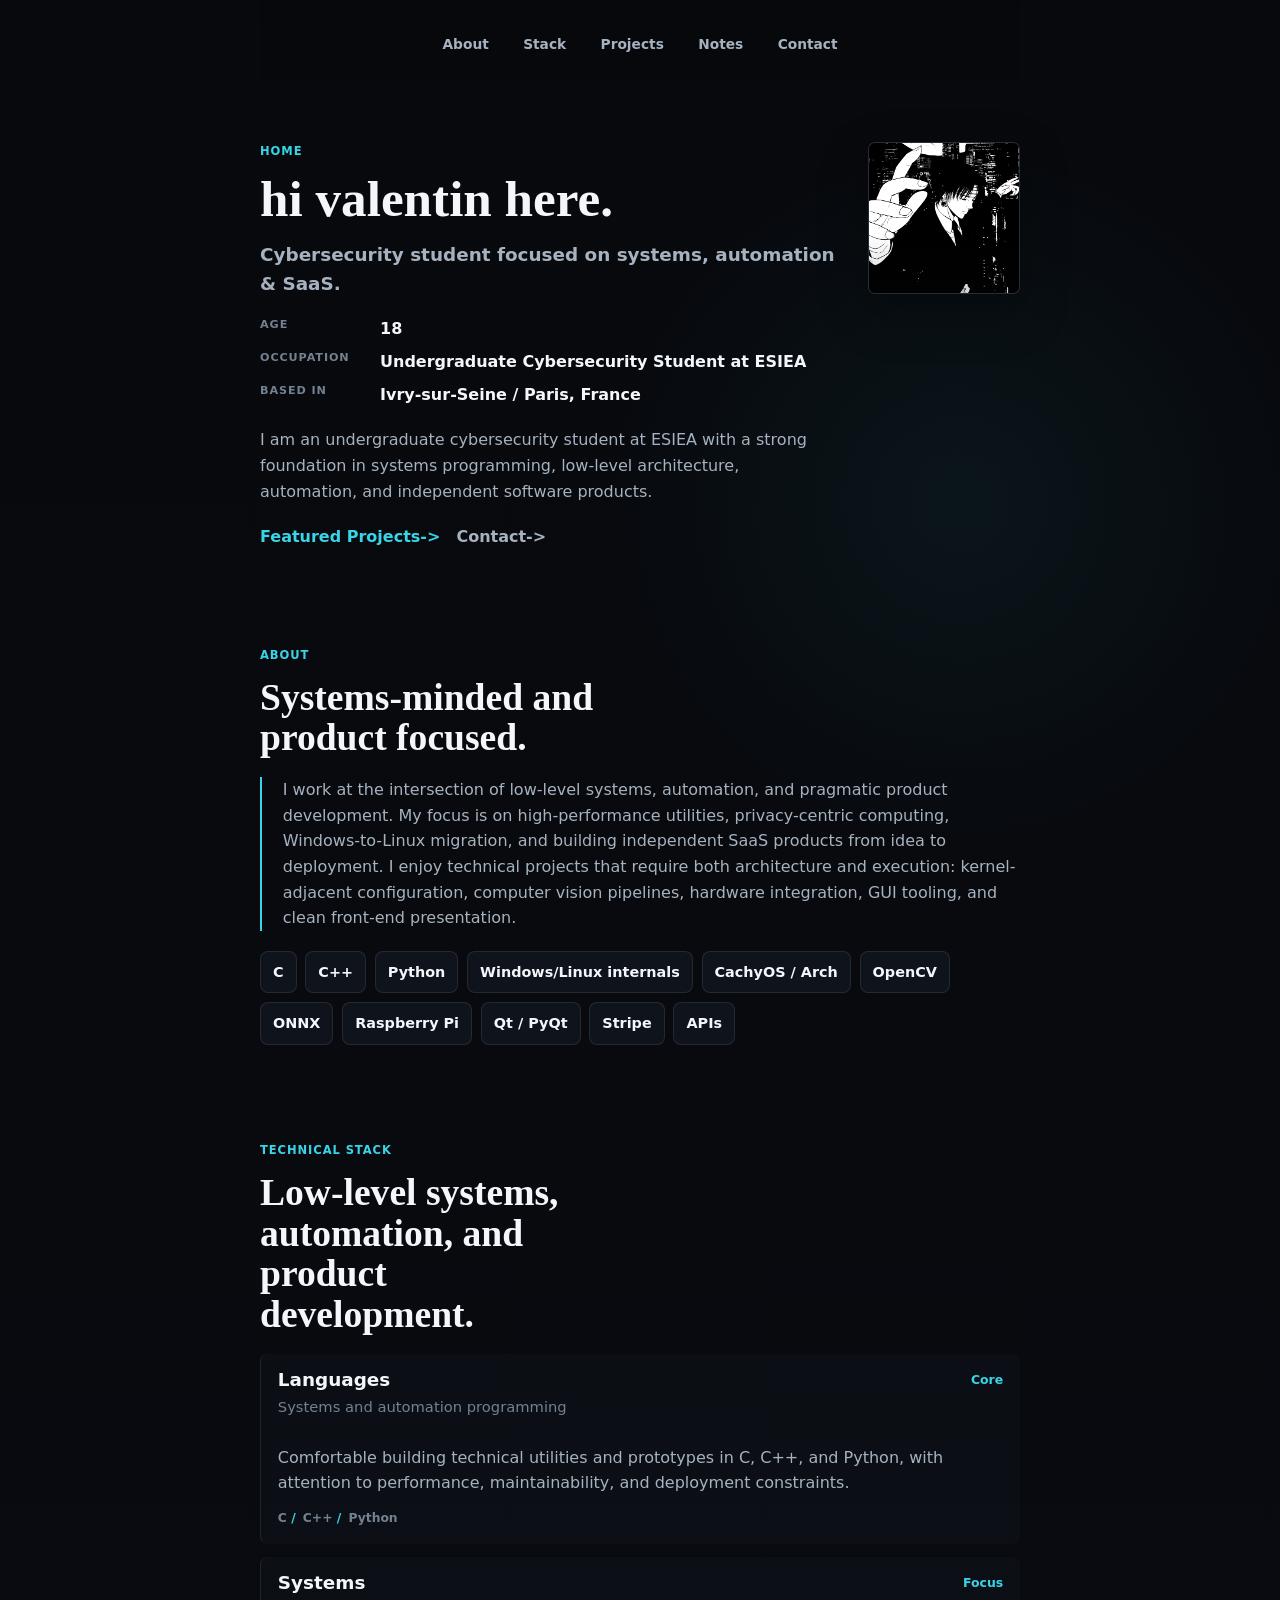
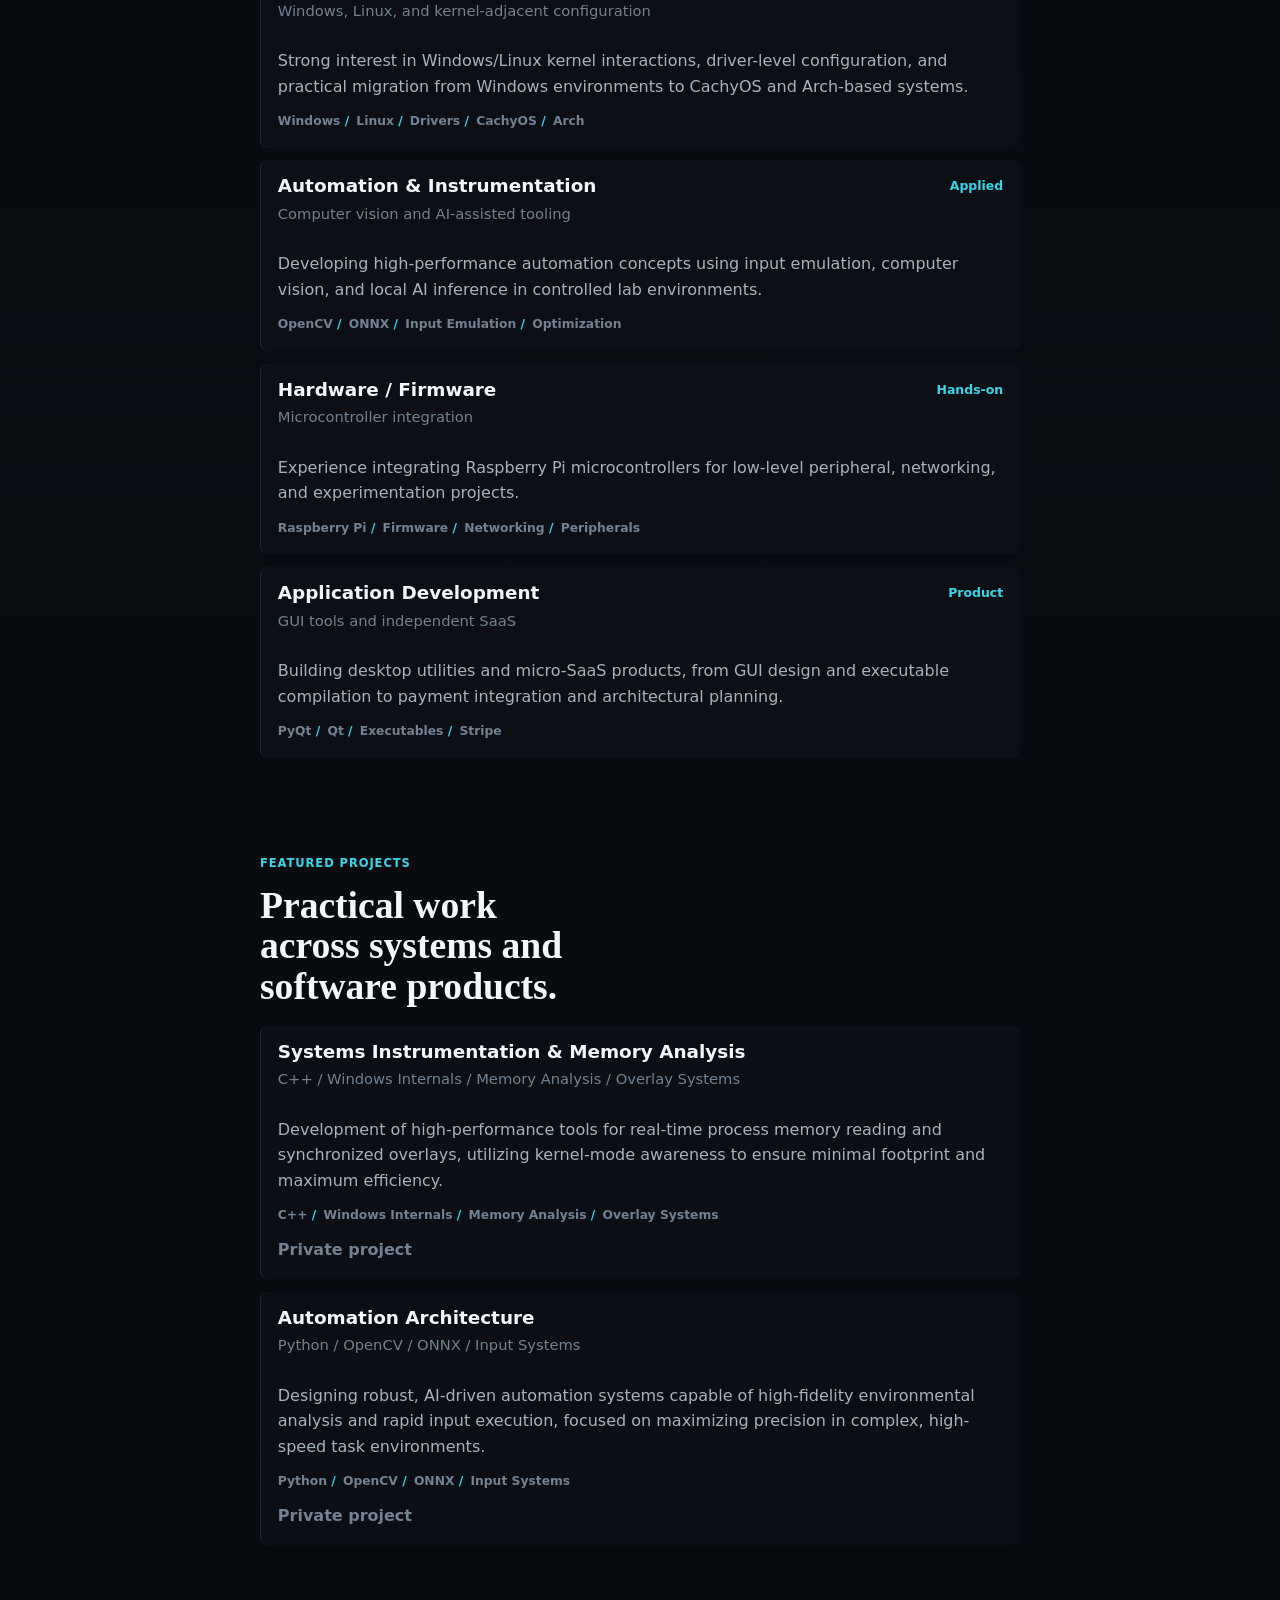
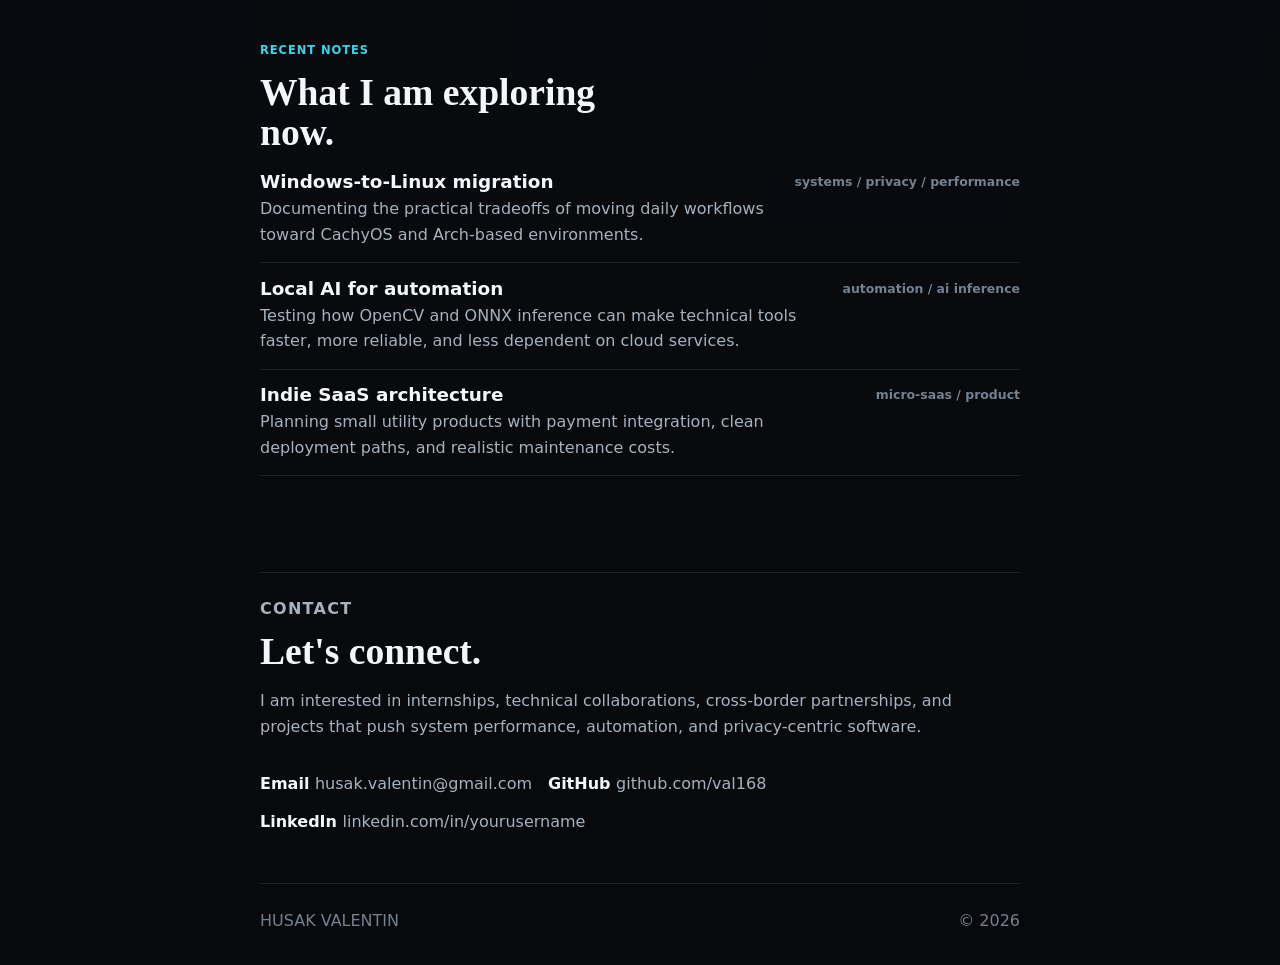
==== index.html @ d630d131 "1st commit/push" ====
<!DOCTYPE html>
<html lang="en">
  <head>
    <meta charset="UTF-8" />
    <meta name="viewport" content="width=device-width, initial-scale=1.0" />
    <title>Portfolio | Systems & Cybersecurity Student</title>
    <meta
      name="description"
      content="A clean dark portfolio for a cybersecurity student focused on systems programming, automation, privacy-centric computing, and SaaS development."
    />
    <link rel="stylesheet" href="styles.css" />
  </head>
  <body>
    <header class="site-header">
      <a class="brand" href="#home" aria-label="Go to home">
        <span class="brand-mark">YN</span>
        <span class="brand-text" data-field="name">Your Name</span>
      </a>

      <button
        class="nav-toggle"
        type="button"
        aria-label="Toggle navigation"
        aria-expanded="false"
      >
        <span></span>
        <span></span>
      </button>

      <nav class="site-nav" aria-label="Primary navigation">
        <a href="#about">About</a>
        <a href="#stack">Stack</a>
        <a href="#projects">Projects</a>
        <a href="#notes">Notes</a>
        <a href="#contact">Contact</a>
      </nav>
    </header>

    <main>
      <section class="hero section" id="home">
        <div class="hero-content reveal">
          <p class="eyebrow">home</p>
          <h1 data-field="greeting">hi valentin here.</h1>
          <p class="tagline" data-field="tagline">
            Cybersecurity student focused on systems, automation & SaaS.
          </p>

          <div class="quick-facts" aria-label="Personal information">
            <span><strong>Age</strong><span data-field="age">Your age</span></span>
            <span>
              <strong>Occupation</strong>
              <span data-field="occupation">Undergraduate Cybersecurity Student at ESIEA</span>
            </span>
            <span>
              <strong>Based in</strong>
              <span data-field="location">Your location</span>
            </span>
          </div>

          <p class="intro" data-field="intro">
            I am an undergraduate cybersecurity student at ESIEA with a strong
            foundation in systems programming, low-level architecture,
            automation, and independent software products.
          </p>

          <div class="hero-actions">
            <a class="button primary" href="#projects">Featured Projects</a>
            <a class="button secondary" href="#contact">Contact</a>
          </div>
        </div>

        <div class="hero-visual reveal" aria-label="Profile artwork">
          <img
            src="assets/profile-art.jpg"
            alt="Black and white profile artwork"
            width="1024"
            height="1024"
          />
        </div>
      </section>

      <section class="section about-section" id="about">
        <div class="section-heading reveal">
          <p class="eyebrow">about</p>
          <h2>Systems-minded and product focused.</h2>
        </div>
        <div class="about-grid">
          <p class="about-copy reveal" data-field="about">
            I work at the intersection of low-level systems, automation, and
            pragmatic product development. My focus is on high-performance
            utilities, privacy-centric computing, Windows-to-Linux migration,
            and building independent SaaS products from idea to deployment.
          </p>
          <div class="skill-strip reveal" id="skill-list" aria-label="Current skills"></div>
        </div>
      </section>

      <section class="section" id="stack">
        <div class="section-heading reveal">
          <p class="eyebrow">technical stack</p>
          <h2>Low-level systems, automation, and product development.</h2>
        </div>
        <div class="card-grid" id="stack-list"></div>
      </section>

      <section class="section" id="projects">
        <div class="section-heading reveal">
          <p class="eyebrow">featured projects</p>
          <h2>Practical work across systems and software products.</h2>
        </div>
        <div class="card-grid" id="project-list"></div>
      </section>

      <section class="section" id="notes">
        <div class="section-heading reveal">
          <p class="eyebrow">recent notes</p>
          <h2>What I am exploring now.</h2>
        </div>
        <div class="note-list" id="note-list"></div>
      </section>

      <section class="section contact-section" id="contact">
        <div class="contact-panel reveal">
          <div>
            <p class="eyebrow">contact</p>
            <h2>Let&apos;s connect.</h2>
            <p>
              I am interested in internships, technical collaborations,
              cross-border partnerships, and projects that push system
              performance, automation, and privacy-centric software.
            </p>
          </div>
          <div class="contact-links" id="contact-list"></div>
        </div>
      </section>
    </main>

    <footer class="site-footer">
      <p>
        <span data-field="name">Your Name</span>
        <span>&copy; <span id="current-year"></span></span>
      </p>
    </footer>

    <script src="script.js"></script>
  </body>
</html>
---- styles.css ----
:root {
  color-scheme: dark;
  --bg: #080b0f;
  --bg-soft: #0e131a;
  --surface: #121820;
  --surface-strong: #17202a;
  --text: #f3f7fb;
  --muted: #a6b2bf;
  --subtle: #738191;
  --line: rgba(255, 255, 255, 0.09);
  --accent: #38d5e8;
  --accent-soft: rgba(56, 213, 232, 0.12);
  --accent-warm: #d8b66a;
  --shadow: 0 18px 50px rgba(0, 0, 0, 0.28);
  --radius: 8px;
  --max-width: 760px;
}

* {
  box-sizing: border-box;
}

html {
  scroll-behavior: smooth;
}

body {
  margin: 0;
  min-height: 100vh;
  background:
    radial-gradient(circle at 75% 12%, rgba(56, 213, 232, 0.06), transparent 22rem),
    linear-gradient(180deg, #07090d 0%, #090b10 48%, #07090d 100%);
  color: var(--text);
  font-family: system-ui, -apple-system, BlinkMacSystemFont, "Segoe UI", sans-serif;
  line-height: 1.6;
}

body.nav-open {
  overflow: hidden;
}

a {
  color: inherit;
  text-decoration: none;
}

img {
  display: block;
  max-width: 100%;
}

.site-header {
  position: sticky;
  top: 0;
  z-index: 20;
  display: flex;
  align-items: center;
  justify-content: center;
  gap: 1.5rem;
  width: min(100% - 2rem, var(--max-width));
  margin: 0 auto;
  padding: 1.4rem 0 0.8rem;
  background: rgba(7, 9, 13, 0.82);
  backdrop-filter: blur(18px);
}

.brand {
  display: none;
  align-items: center;
  gap: 0.75rem;
  font-weight: 700;
}

.brand-mark {
  display: grid;
  width: 2.35rem;
  height: 2.35rem;
  place-items: center;
  border: 1px solid var(--line);
  border-radius: var(--radius);
  background: var(--surface);
  color: var(--accent);
  font-size: 0.8rem;
  letter-spacing: 0;
}

.brand-text {
  max-width: 14rem;
  overflow: hidden;
  text-overflow: ellipsis;
  white-space: nowrap;
}

.site-nav {
  display: flex;
  align-items: center;
  gap: 0.45rem;
}

.site-nav a {
  border-radius: var(--radius);
  color: var(--muted);
  font-size: 0.86rem;
  font-weight: 600;
  padding: 0.65rem 0.85rem;
  transition: color 180ms ease, background 180ms ease;
}

.site-nav a:hover,
.site-nav a.active {
  background: rgba(255, 255, 255, 0.06);
  color: var(--text);
}

.nav-toggle {
  display: none;
  width: 2.5rem;
  height: 2.5rem;
  border: 1px solid var(--line);
  border-radius: var(--radius);
  background: var(--surface);
  color: var(--text);
  cursor: pointer;
}

.nav-toggle span {
  display: block;
  width: 1.1rem;
  height: 2px;
  margin: 0.25rem auto;
  background: currentColor;
}

.section {
  width: min(100% - 2rem, var(--max-width));
  margin: 0 auto;
  padding: 3rem 0;
  scroll-margin-top: 5rem;
}

.hero {
  display: grid;
  grid-template-columns: minmax(0, 1fr) 9.5rem;
  align-items: start;
  gap: 2rem;
  min-height: auto;
  padding-top: 4rem;
  padding-bottom: 3rem;
}

.eyebrow {
  margin: 0 0 0.65rem;
  color: var(--accent);
  font-size: 0.72rem;
  font-weight: 800;
  letter-spacing: 0.08em;
  text-transform: uppercase;
}

h1,
h2,
h3 {
  margin: 0;
  line-height: 1.08;
}

h1 {
  max-width: none;
  font-family: Georgia, "Times New Roman", serif;
  font-size: clamp(2.35rem, 6vw, 3.2rem);
  font-weight: 800;
}

h2 {
  max-width: 18ch;
  font-family: Georgia, "Times New Roman", serif;
  font-size: clamp(1.75rem, 4vw, 2.35rem);
  font-weight: 800;
}

h3 {
  font-size: 1.15rem;
  font-weight: 750;
}

.tagline {
  max-width: 40rem;
  margin: 0.85rem 0 0;
  color: var(--muted);
  font-size: clamp(1rem, 2vw, 1.15rem);
  font-weight: 600;
}

.quick-facts {
  display: grid;
  grid-template-columns: 1fr;
  gap: 0.45rem;
  margin: 1.1rem 0 0;
}

.quick-facts > span {
  display: grid;
  grid-template-columns: 7.5rem 1fr;
  min-width: 0;
  border: 0;
  border-radius: 0;
  background: transparent;
  padding: 0;
}

.quick-facts strong,
.meta-label {
  display: block;
  color: var(--subtle);
  font-size: 0.7rem;
  font-weight: 800;
  letter-spacing: 0.08em;
  text-transform: uppercase;
}

.quick-facts span span {
  display: block;
  margin-top: 0;
  overflow-wrap: anywhere;
  color: var(--text);
  font-weight: 650;
}

.intro,
.about-copy,
.contact-panel p {
  color: var(--muted);
  font-size: 1rem;
}

.intro {
  max-width: 44rem;
  margin: 1.25rem 0 0;
}

.hero-actions {
  display: flex;
  flex-wrap: wrap;
  gap: 1rem;
  margin-top: 1.25rem;
}

.button {
  display: inline-flex;
  align-items: center;
  justify-content: center;
  min-height: auto;
  border: 0;
  border-radius: 0;
  padding: 0;
  color: var(--accent);
  font-weight: 750;
  transition: transform 180ms ease, border-color 180ms ease, background 180ms ease;
}

.button:hover {
  transform: translateY(-2px);
}

.button.primary {
  background: transparent;
  color: var(--accent);
}

.button.secondary {
  border-color: transparent;
  background: transparent;
  color: var(--muted);
}

.button::after {
  content: " ->";
}

.hero-visual {
  position: relative;
  overflow: hidden;
  border: 1px solid var(--line);
  border-radius: 7px;
  background: var(--surface);
  box-shadow: var(--shadow);
  aspect-ratio: 1 / 1;
}

.hero-visual::after {
  position: absolute;
  inset: 0;
  content: "";
  background: linear-gradient(180deg, transparent 62%, rgba(8, 11, 15, 0.18) 100%);
  pointer-events: none;
}

.hero-visual img {
  width: 100%;
  height: 100%;
  object-fit: cover;
  object-position: center;
  filter: grayscale(1) contrast(1.05);
}

.section-heading {
  display: grid;
  gap: 0.2rem;
  margin-bottom: 1.15rem;
}

.about-grid {
  display: grid;
  max-width: 68rem;
  gap: 1.25rem;
}

.about-copy {
  max-width: 64rem;
  margin: 0;
  border-left: 2px solid var(--accent);
  padding-left: 1.3rem;
}

.skill-strip {
  display: flex;
  flex-wrap: wrap;
  gap: 0.55rem;
}

.skill-pill {
  border: 1px solid var(--line);
  border-radius: var(--radius);
  background: rgba(18, 24, 32, 0.78);
  color: var(--muted);
  font-size: 0.9rem;
  font-weight: 700;
  padding: 0.55rem 0.75rem;
}

.skill-pill strong {
  color: var(--text);
}

.card-grid {
  display: grid;
  grid-template-columns: 1fr;
  gap: 0.8rem;
}

#project-list {
  grid-template-columns: 1fr;
}

#stack-list {
  grid-template-columns: 1fr;
}

.card {
  display: flex;
  min-height: 100%;
  flex-direction: column;
  gap: 0.7rem;
  border: 0;
  border-left: 1px solid var(--line);
  border-radius: var(--radius);
  background: rgba(18, 24, 32, 0.42);
  padding: 1rem 1.05rem;
  transition: transform 180ms ease, border-color 180ms ease, background 180ms ease;
}

.card:hover {
  transform: translateX(3px);
  border-color: rgba(56, 213, 232, 0.48);
  background: rgba(18, 24, 32, 0.68);
}

.card-header {
  display: flex;
  align-items: flex-start;
  justify-content: space-between;
  gap: 1rem;
}

.card-meta {
  margin-top: 0.35rem;
  color: var(--subtle);
  font-size: 0.92rem;
}

.card-date {
  flex: 0 0 auto;
  border: 0;
  border-radius: 0;
  color: var(--accent);
  font-size: 0.78rem;
  font-weight: 750;
  padding: 0;
  white-space: nowrap;
}

.card-description {
  margin: 0;
  color: var(--muted);
}

.chip-list {
  display: flex;
  flex-wrap: wrap;
  gap: 0.45rem;
  margin-top: 0.1rem;
}

.chip {
  border: 0;
  border-radius: 0;
  background: transparent;
  color: var(--subtle);
  font-size: 0.77rem;
  font-weight: 700;
  padding: 0;
}

.chip:not(:last-child)::after {
  content: " /";
  color: var(--accent);
}

.card-link {
  align-self: flex-start;
  color: var(--accent);
  font-weight: 800;
}

.card-link:hover {
  text-decoration: underline;
  text-underline-offset: 0.2rem;
}

.card-link.placeholder {
  color: var(--subtle);
  pointer-events: none;
}

.contact-section {
  padding-bottom: 3rem;
}

.contact-panel {
  display: grid;
  grid-template-columns: 1fr;
  gap: 1rem;
  align-items: center;
  border: 0;
  border-top: 1px solid var(--line);
  border-radius: 0;
  background: transparent;
  padding: 1.4rem 0 0;
}

.contact-panel h2 {
  max-width: none;
}

.contact-links {
  display: flex;
  flex-wrap: wrap;
  gap: 0.75rem 1rem;
}

.contact-link {
  display: inline-flex;
  align-items: baseline;
  gap: 0.35rem;
  border: 0;
  border-radius: 0;
  background: transparent;
  padding: 0;
}

.contact-link span:last-child {
  min-width: 0;
  overflow-wrap: anywhere;
  color: var(--muted);
  text-align: right;
}

.note-list {
  display: grid;
  gap: 0.95rem;
}

.note-item {
  display: grid;
  grid-template-columns: minmax(0, 1fr) max-content;
  gap: 1rem;
  border-bottom: 1px solid var(--line);
  padding-bottom: 0.95rem;
}

.note-item h3 {
  margin-bottom: 0.25rem;
}

.note-item p {
  margin: 0;
  color: var(--muted);
}

.note-item > span {
  color: var(--subtle);
  font-size: 0.78rem;
  font-weight: 700;
  text-align: right;
}

.site-footer {
  width: min(100% - 2rem, var(--max-width));
  margin: 0 auto;
  border-top: 1px solid var(--line);
  padding: 1.5rem 0 2rem;
  color: var(--subtle);
}

.site-footer p {
  display: flex;
  justify-content: space-between;
  gap: 1rem;
  margin: 0;
}

.reveal {
  opacity: 0;
  transform: translateY(16px);
  transition: opacity 500ms ease, transform 500ms ease;
}

.reveal.is-visible {
  opacity: 1;
  transform: translateY(0);
}

@media (prefers-reduced-motion: reduce) {
  html {
    scroll-behavior: auto;
  }

  *,
  *::before,
  *::after {
    animation-duration: 1ms !important;
    scroll-behavior: auto !important;
    transition-duration: 1ms !important;
  }
}

@media (max-width: 860px) {
  .site-header {
    justify-content: flex-end;
  }

  .nav-toggle {
    display: block;
  }

  .site-nav {
    position: fixed;
    top: 4.4rem;
    right: 1rem;
    left: 1rem;
    display: grid;
    gap: 0.2rem;
    border: 1px solid var(--line);
    border-radius: var(--radius);
    background: rgba(14, 19, 26, 0.98);
    box-shadow: var(--shadow);
    padding: 0.5rem;
    opacity: 0;
    pointer-events: none;
    transform: translateY(-0.5rem);
    transition: opacity 180ms ease, transform 180ms ease;
  }

  body.nav-open .site-nav {
    opacity: 1;
    pointer-events: auto;
    transform: translateY(0);
  }

  .hero,
  .contact-panel {
    grid-template-columns: 1fr;
  }

  .hero {
    gap: 1.5rem;
    min-height: auto;
    padding-top: 3rem;
  }

  .hero-visual {
    max-width: 10rem;
  }

  .card-grid,
  #stack-list,
  #project-list {
    grid-template-columns: 1fr;
  }
}

@media (max-width: 620px) {
  .section {
    width: min(100% - 1.25rem, var(--max-width));
    padding: 2.5rem 0;
  }

  .site-header,
  .site-footer {
    width: min(100% - 1.25rem, var(--max-width));
  }

  h1 {
    font-size: clamp(2.3rem, 11vw, 3rem);
  }

  .quick-facts {
    grid-template-columns: 1fr;
  }

  .quick-facts > span,
  .note-item {
    grid-template-columns: 1fr;
  }

  .card-header,
  .contact-link,
  .site-footer p {
    align-items: flex-start;
    flex-direction: column;
  }

  .card-date {
    white-space: normal;
  }

  .contact-link span:last-child {
    text-align: left;
  }

  .note-item > span {
    text-align: left;
  }
}
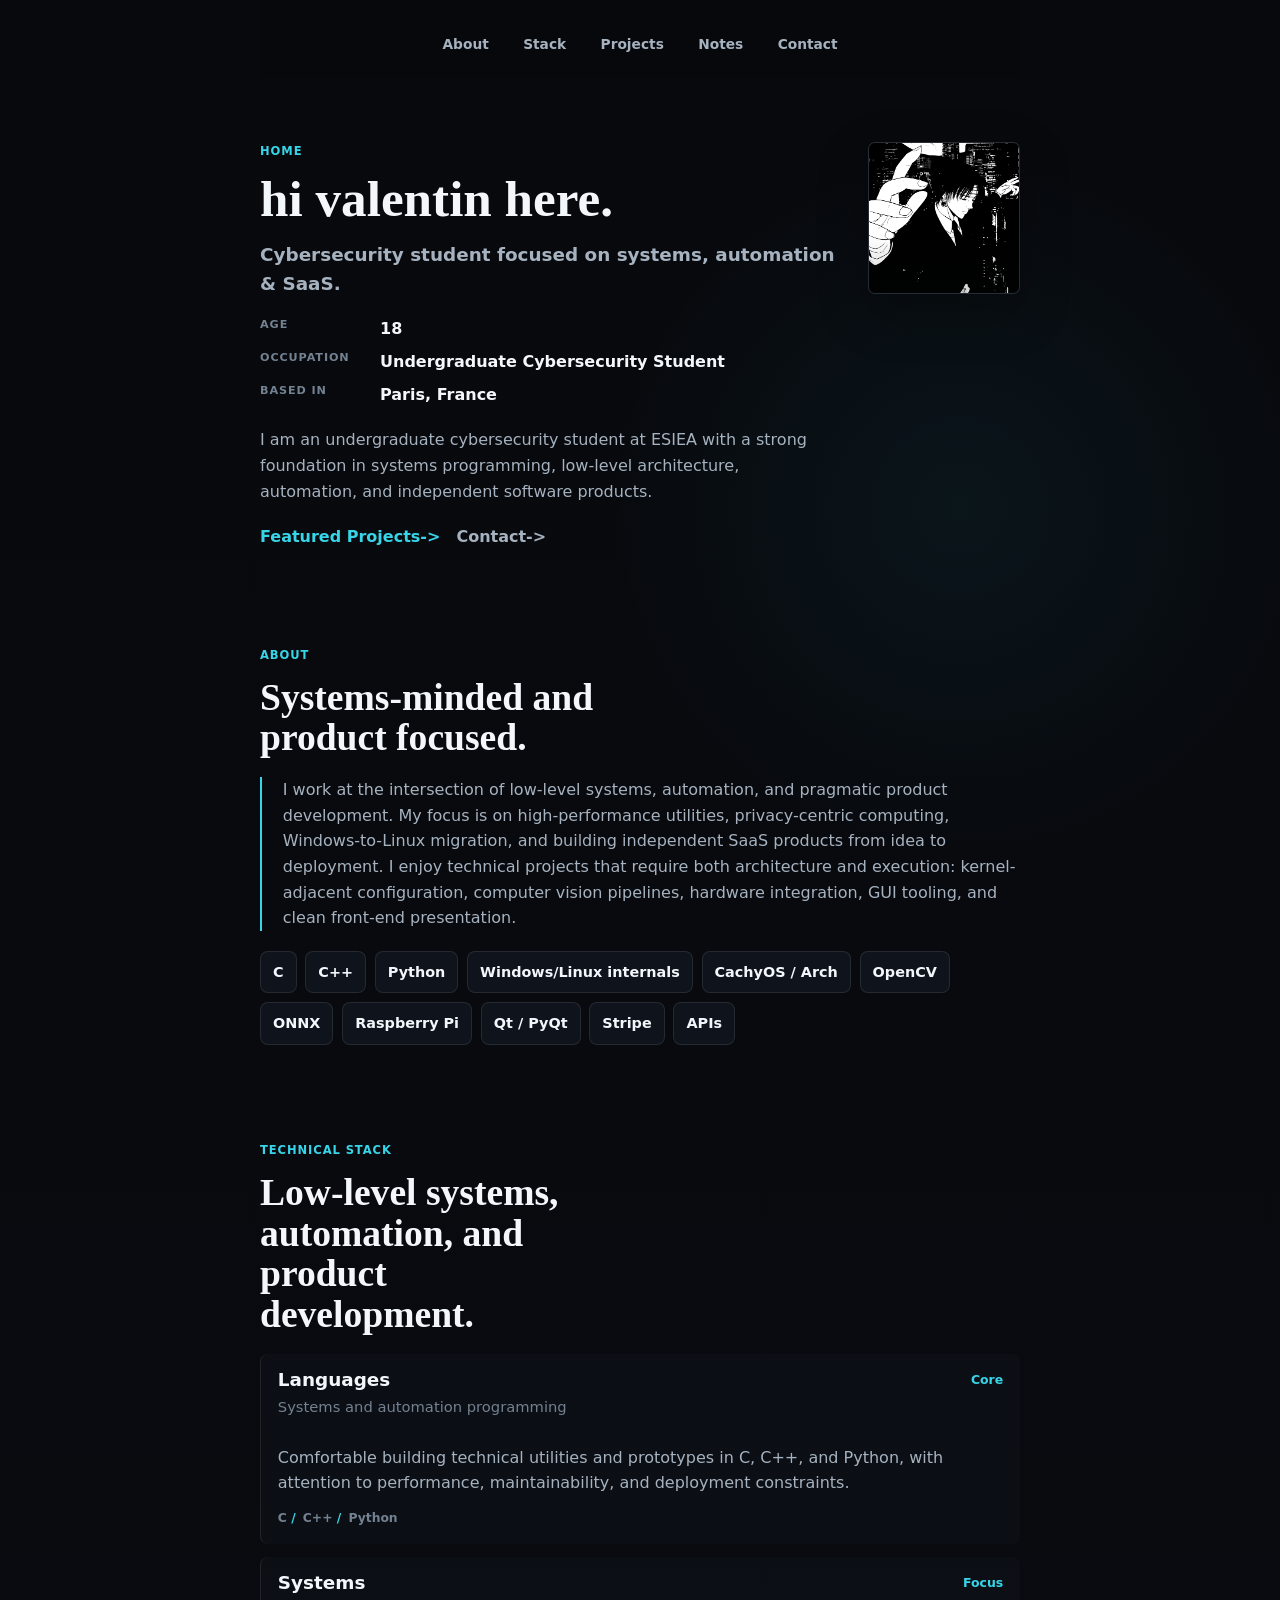
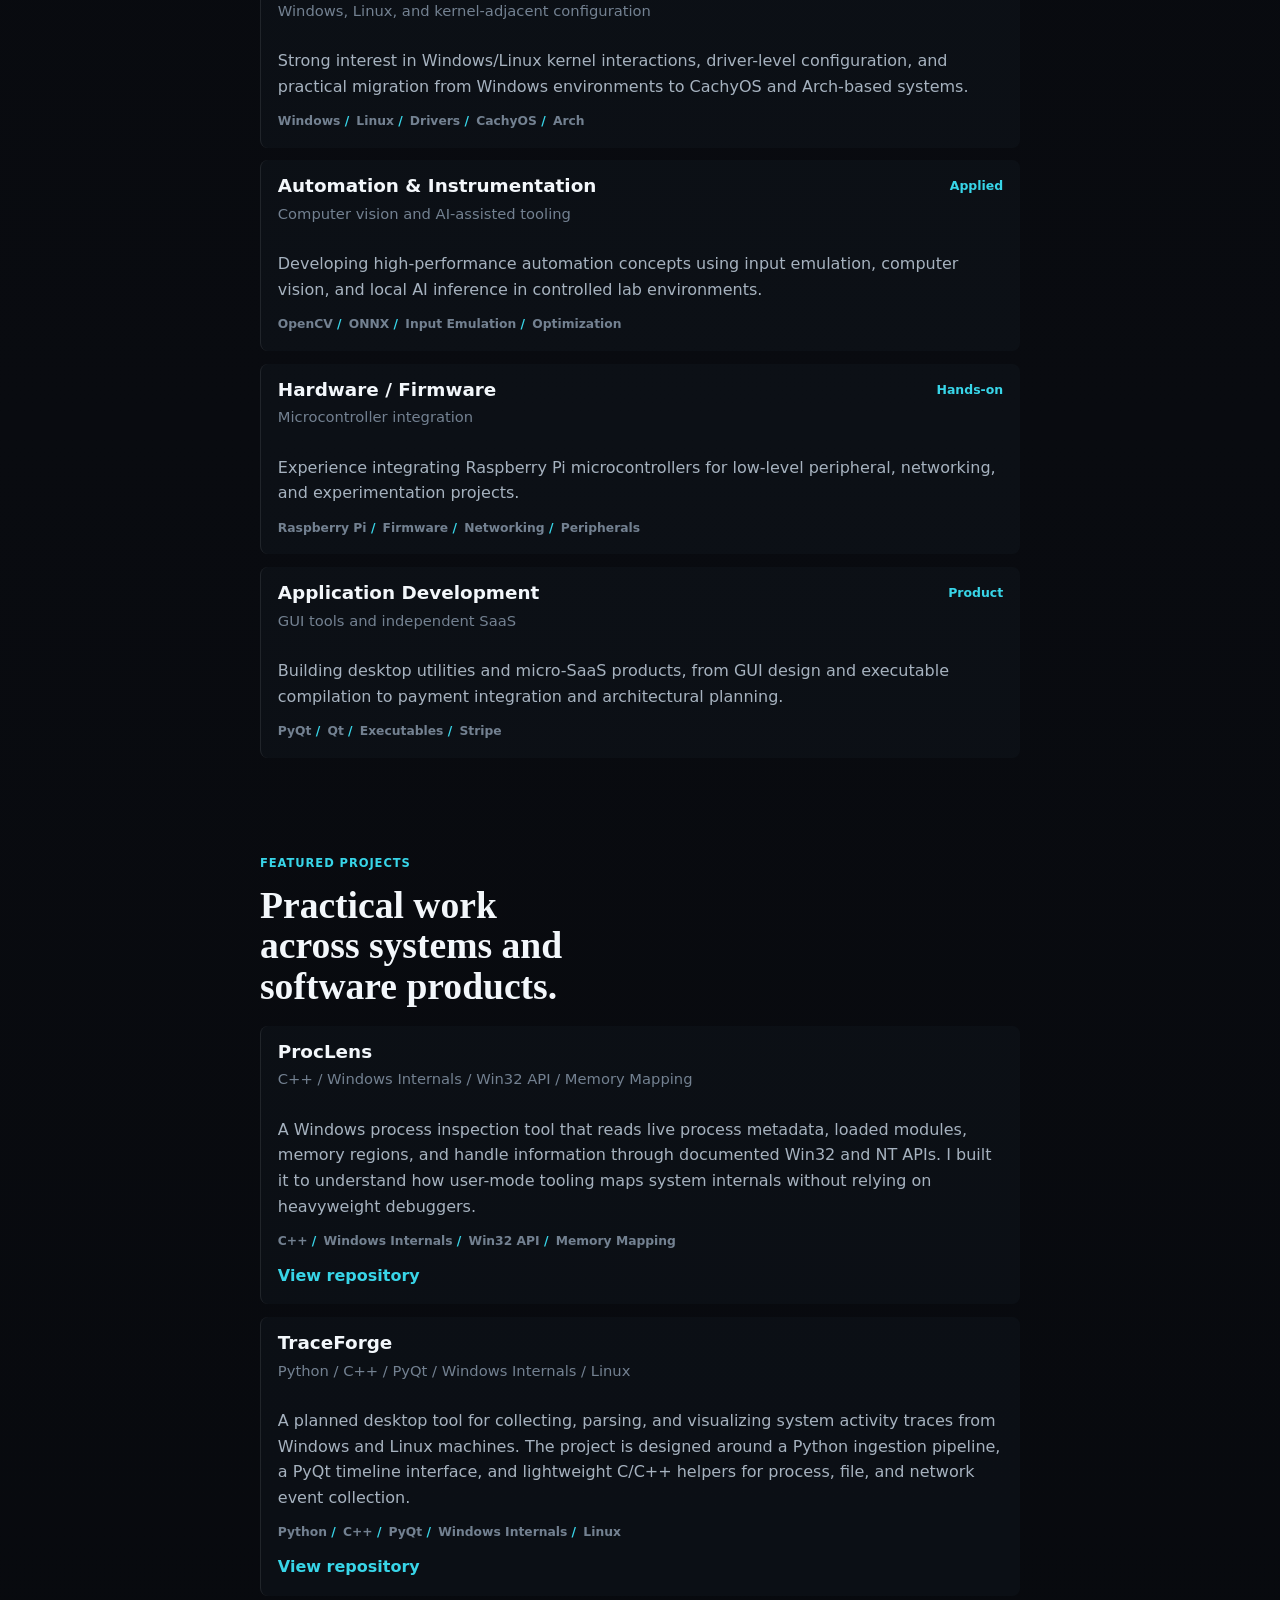
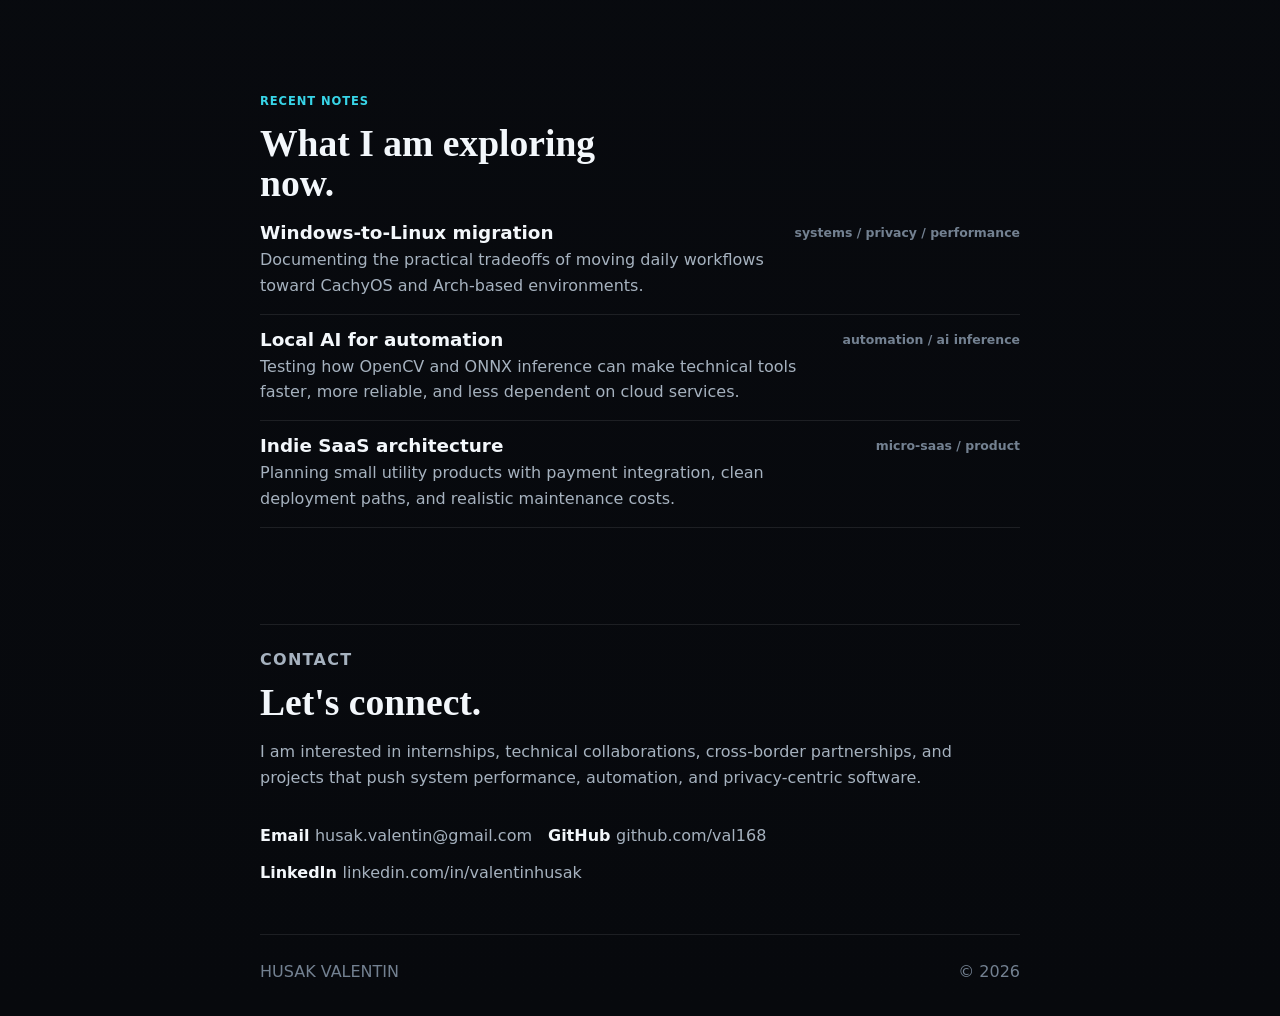
==== commit cc8c7825: "updated project repo link and removed some personal information" ====
--- a/index.html
+++ b/index.html
@@ -49,7 +49,7 @@
             <span><strong>Age</strong><span data-field="age">Your age</span></span>
             <span>
               <strong>Occupation</strong>
-              <span data-field="occupation">Undergraduate Cybersecurity Student at ESIEA</span>
+              <span data-field="occupation">Undergraduate Cybersecurity Student</span>
             </span>
             <span>
               <strong>Based in</strong>
@@ -58,7 +58,7 @@
           </div>
 
           <p class="intro" data-field="intro">
-            I am an undergraduate cybersecurity student at ESIEA with a strong
+            I am an undergraduate cybersecurity student with a strong
             foundation in systems programming, low-level architecture,
             automation, and independent software products.
           </p>
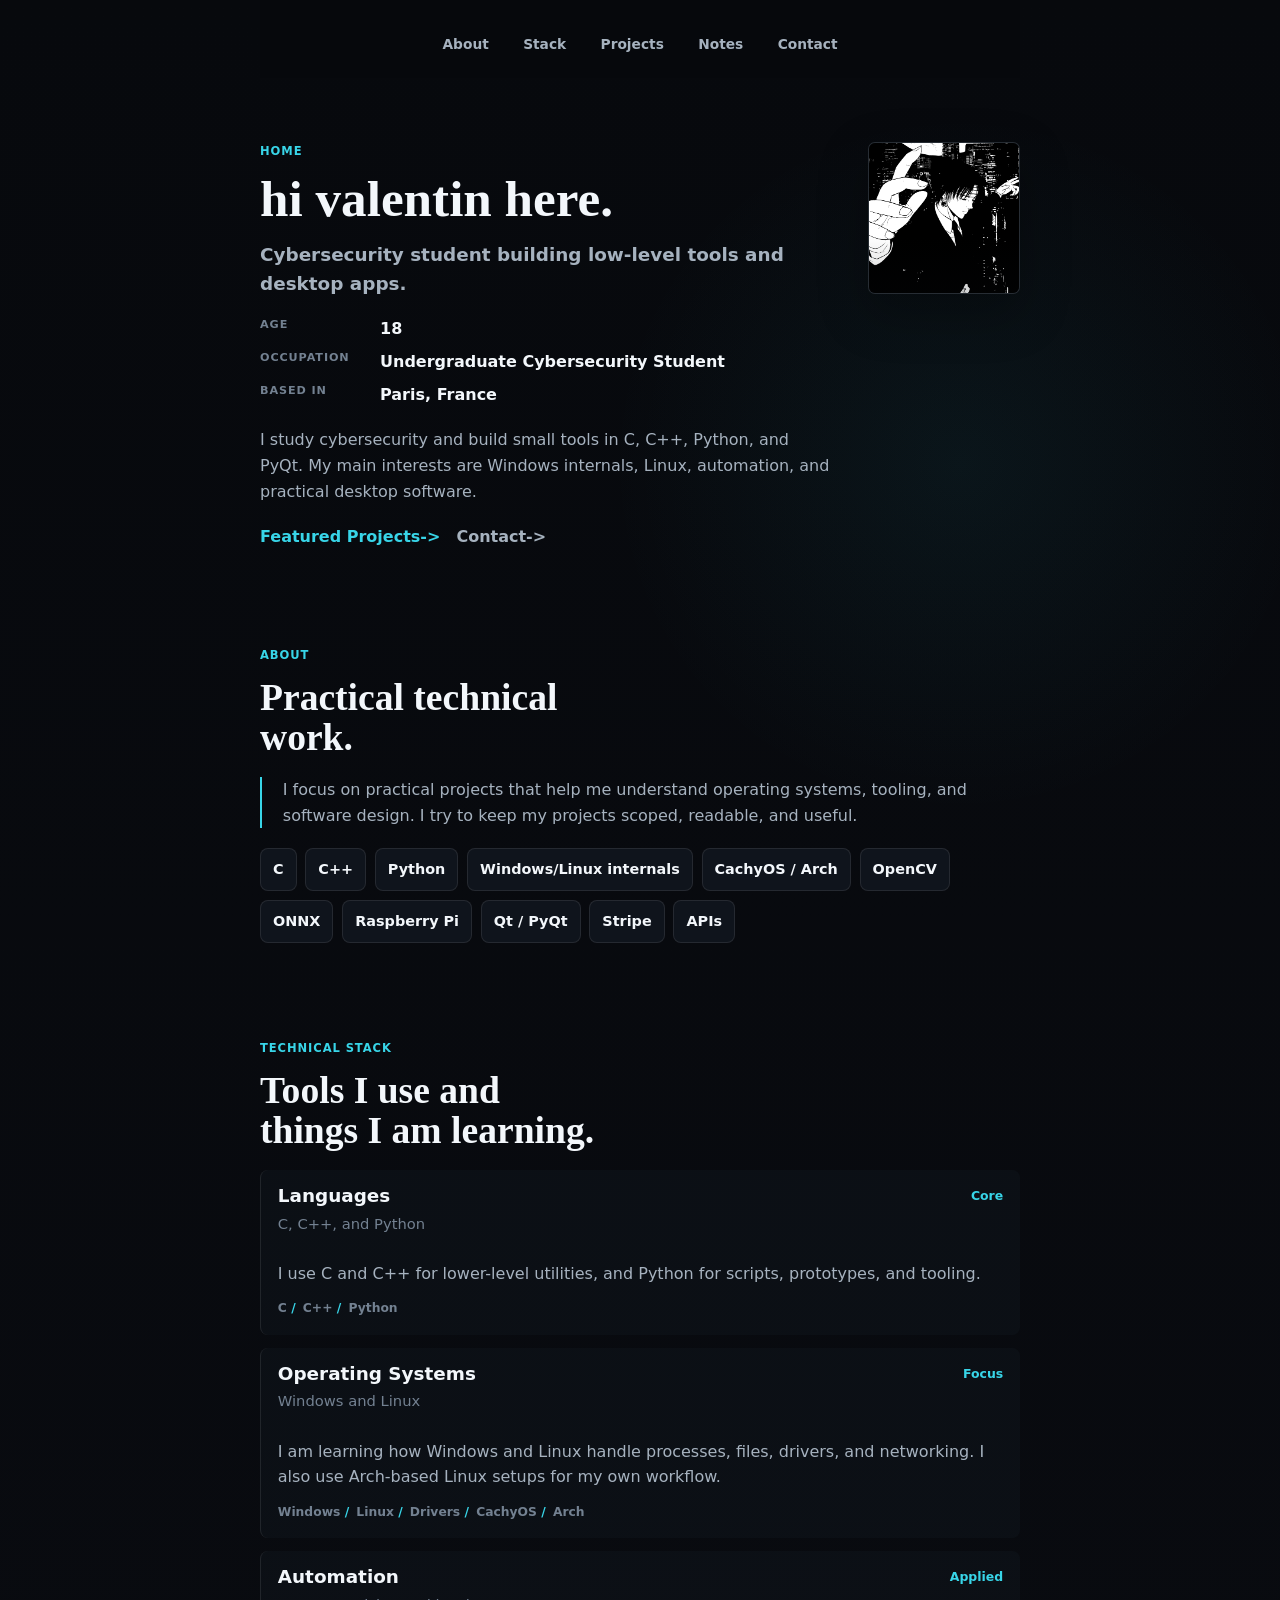
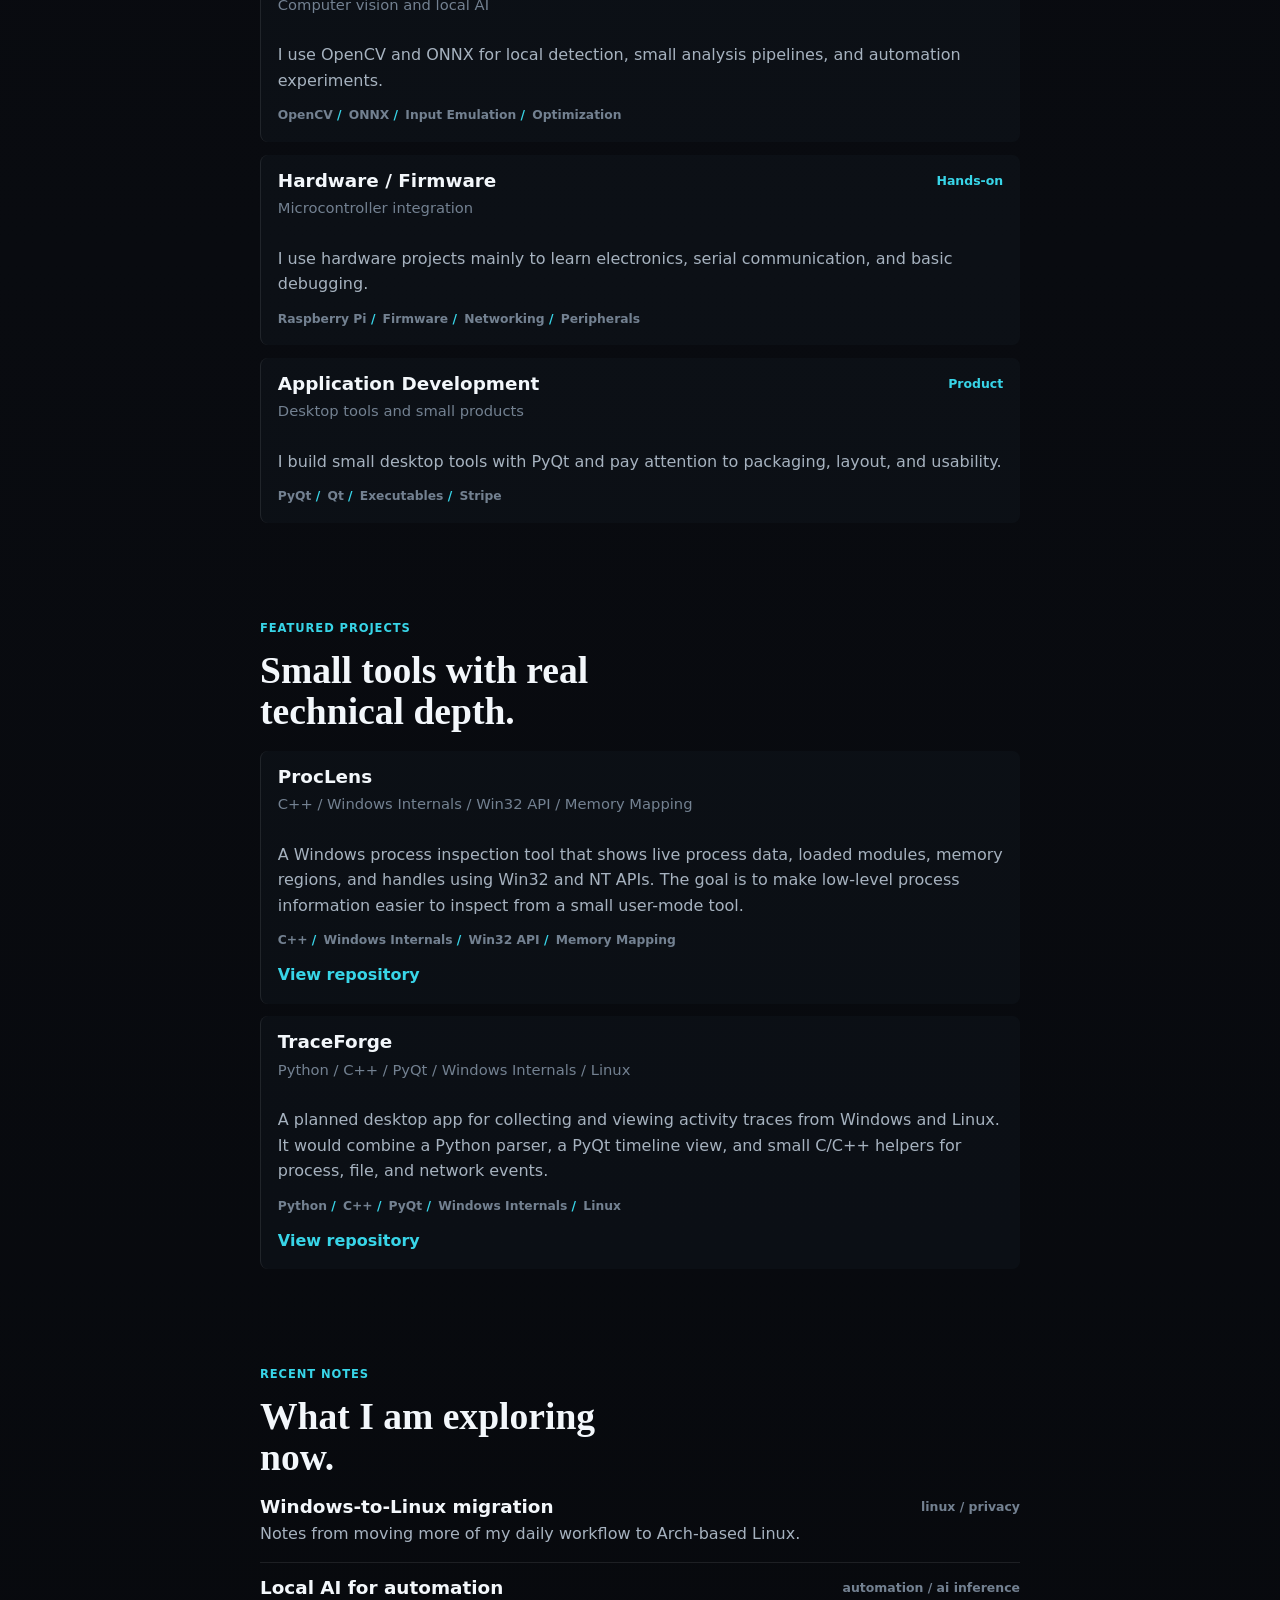
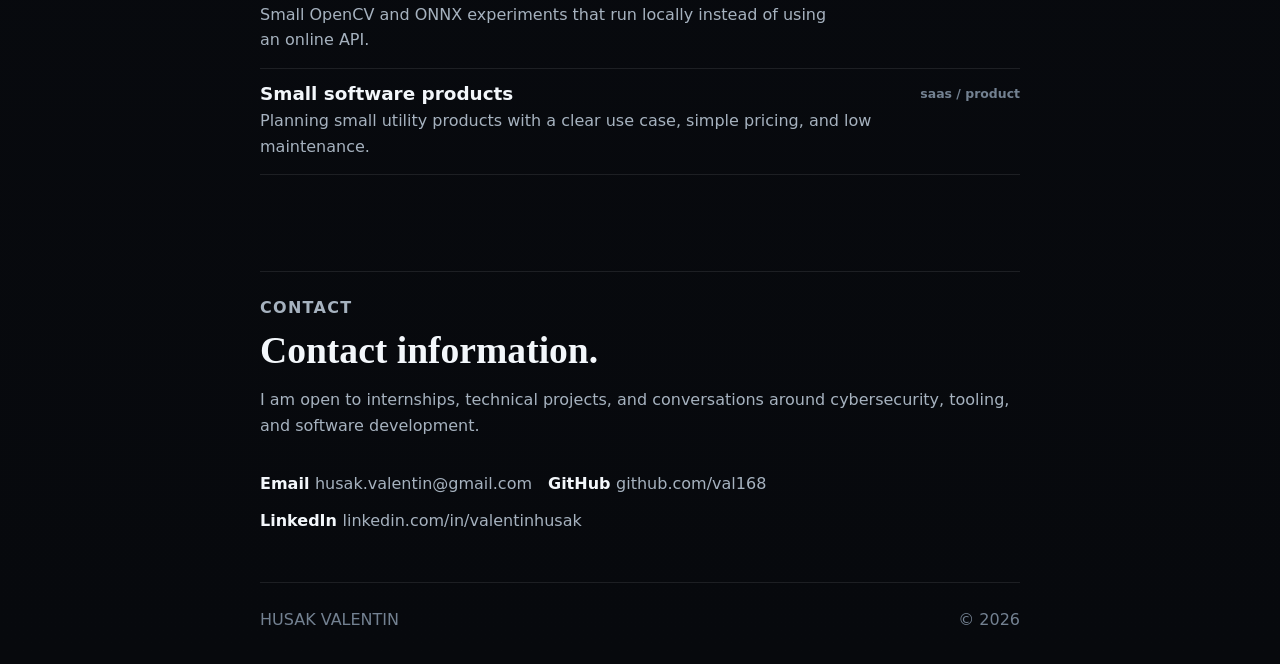
==== commit 1b734f61: "rewrote most paragraphs describing myself and my projects in a way that made it more professional" ====
--- a/index.html
+++ b/index.html
@@ -3,10 +3,10 @@
   <head>
     <meta charset="UTF-8" />
     <meta name="viewport" content="width=device-width, initial-scale=1.0" />
-    <title>Portfolio | Systems & Cybersecurity Student</title>
+    <title>Portfolio | Cybersecurity Student</title>
     <meta
       name="description"
-      content="A clean dark portfolio for a cybersecurity student focused on systems programming, automation, privacy-centric computing, and SaaS development."
+      content="A clean dark portfolio for a cybersecurity student building low-level tools and small apps."
     />
     <link rel="stylesheet" href="styles.css" />
   </head>
@@ -42,7 +42,7 @@
           <p class="eyebrow">home</p>
           <h1 data-field="greeting">hi valentin here.</h1>
           <p class="tagline" data-field="tagline">
-            Cybersecurity student focused on systems, automation & SaaS.
+            Cybersecurity student building low-level tools and desktop apps.
           </p>
 
           <div class="quick-facts" aria-label="Personal information">
@@ -58,9 +58,9 @@
           </div>
 
           <p class="intro" data-field="intro">
-            I am an undergraduate cybersecurity student with a strong
-            foundation in systems programming, low-level architecture,
-            automation, and independent software products.
+            I study cybersecurity and build small tools in C, C++, Python, and
+            PyQt. My main interests are Windows internals, Linux, automation,
+            and practical desktop software.
           </p>
 
           <div class="hero-actions">
@@ -82,14 +82,13 @@
       <section class="section about-section" id="about">
         <div class="section-heading reveal">
           <p class="eyebrow">about</p>
-          <h2>Systems-minded and product focused.</h2>
+          <h2>Practical technical work.</h2>
         </div>
         <div class="about-grid">
           <p class="about-copy reveal" data-field="about">
-            I work at the intersection of low-level systems, automation, and
-            pragmatic product development. My focus is on high-performance
-            utilities, privacy-centric computing, Windows-to-Linux migration,
-            and building independent SaaS products from idea to deployment.
+            I focus on practical projects that help me understand operating
+            systems, tooling, and software design. I try to keep my projects
+            scoped, readable, and useful.
           </p>
           <div class="skill-strip reveal" id="skill-list" aria-label="Current skills"></div>
         </div>
@@ -98,7 +97,7 @@
       <section class="section" id="stack">
         <div class="section-heading reveal">
           <p class="eyebrow">technical stack</p>
-          <h2>Low-level systems, automation, and product development.</h2>
+          <h2>Tools I use and things I am learning.</h2>
         </div>
         <div class="card-grid" id="stack-list"></div>
       </section>
@@ -106,7 +105,7 @@
       <section class="section" id="projects">
         <div class="section-heading reveal">
           <p class="eyebrow">featured projects</p>
-          <h2>Practical work across systems and software products.</h2>
+          <h2>Small tools with real technical depth.</h2>
         </div>
         <div class="card-grid" id="project-list"></div>
       </section>
@@ -123,11 +122,10 @@
         <div class="contact-panel reveal">
           <div>
             <p class="eyebrow">contact</p>
-            <h2>Let&apos;s connect.</h2>
+            <h2>Contact information.</h2>
             <p>
-              I am interested in internships, technical collaborations,
-              cross-border partnerships, and projects that push system
-              performance, automation, and privacy-centric software.
+              I am open to internships, technical projects, and conversations
+              around cybersecurity, tooling, and software development.
             </p>
           </div>
           <div class="contact-links" id="contact-list"></div>
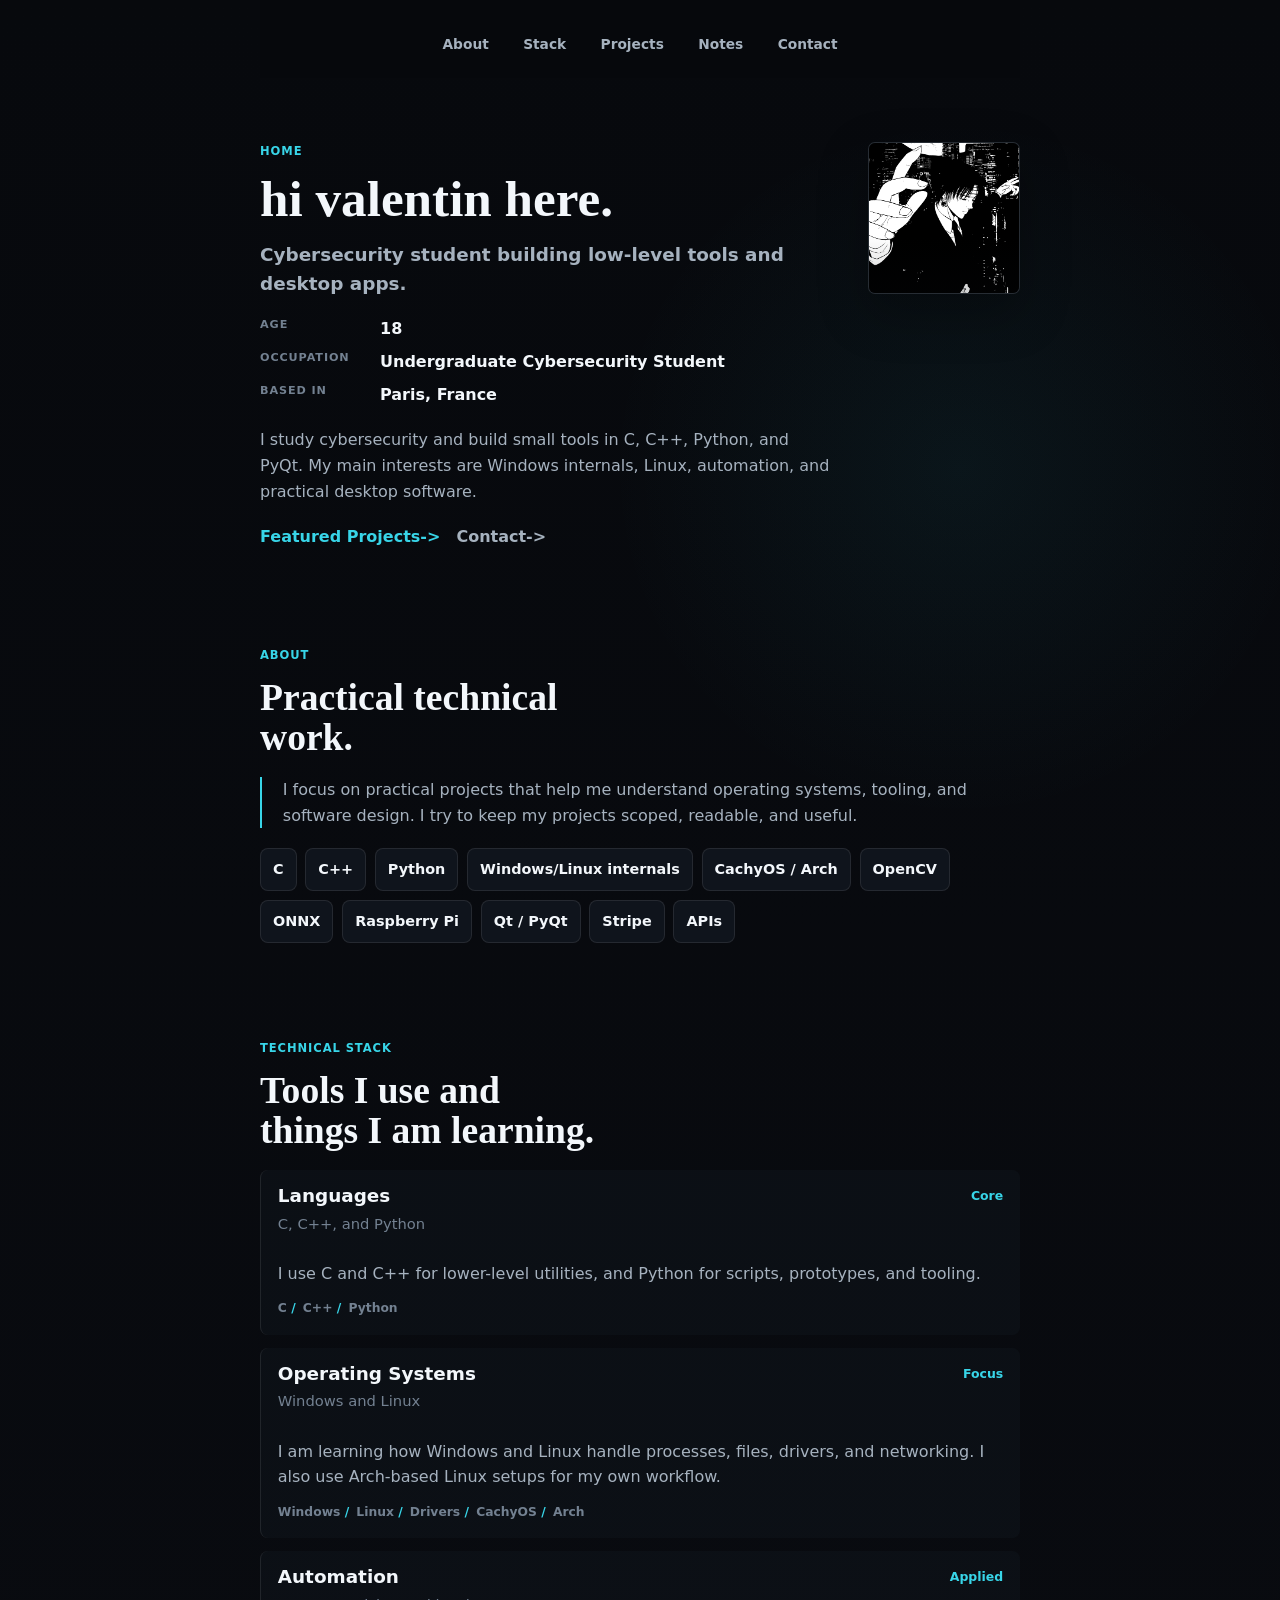
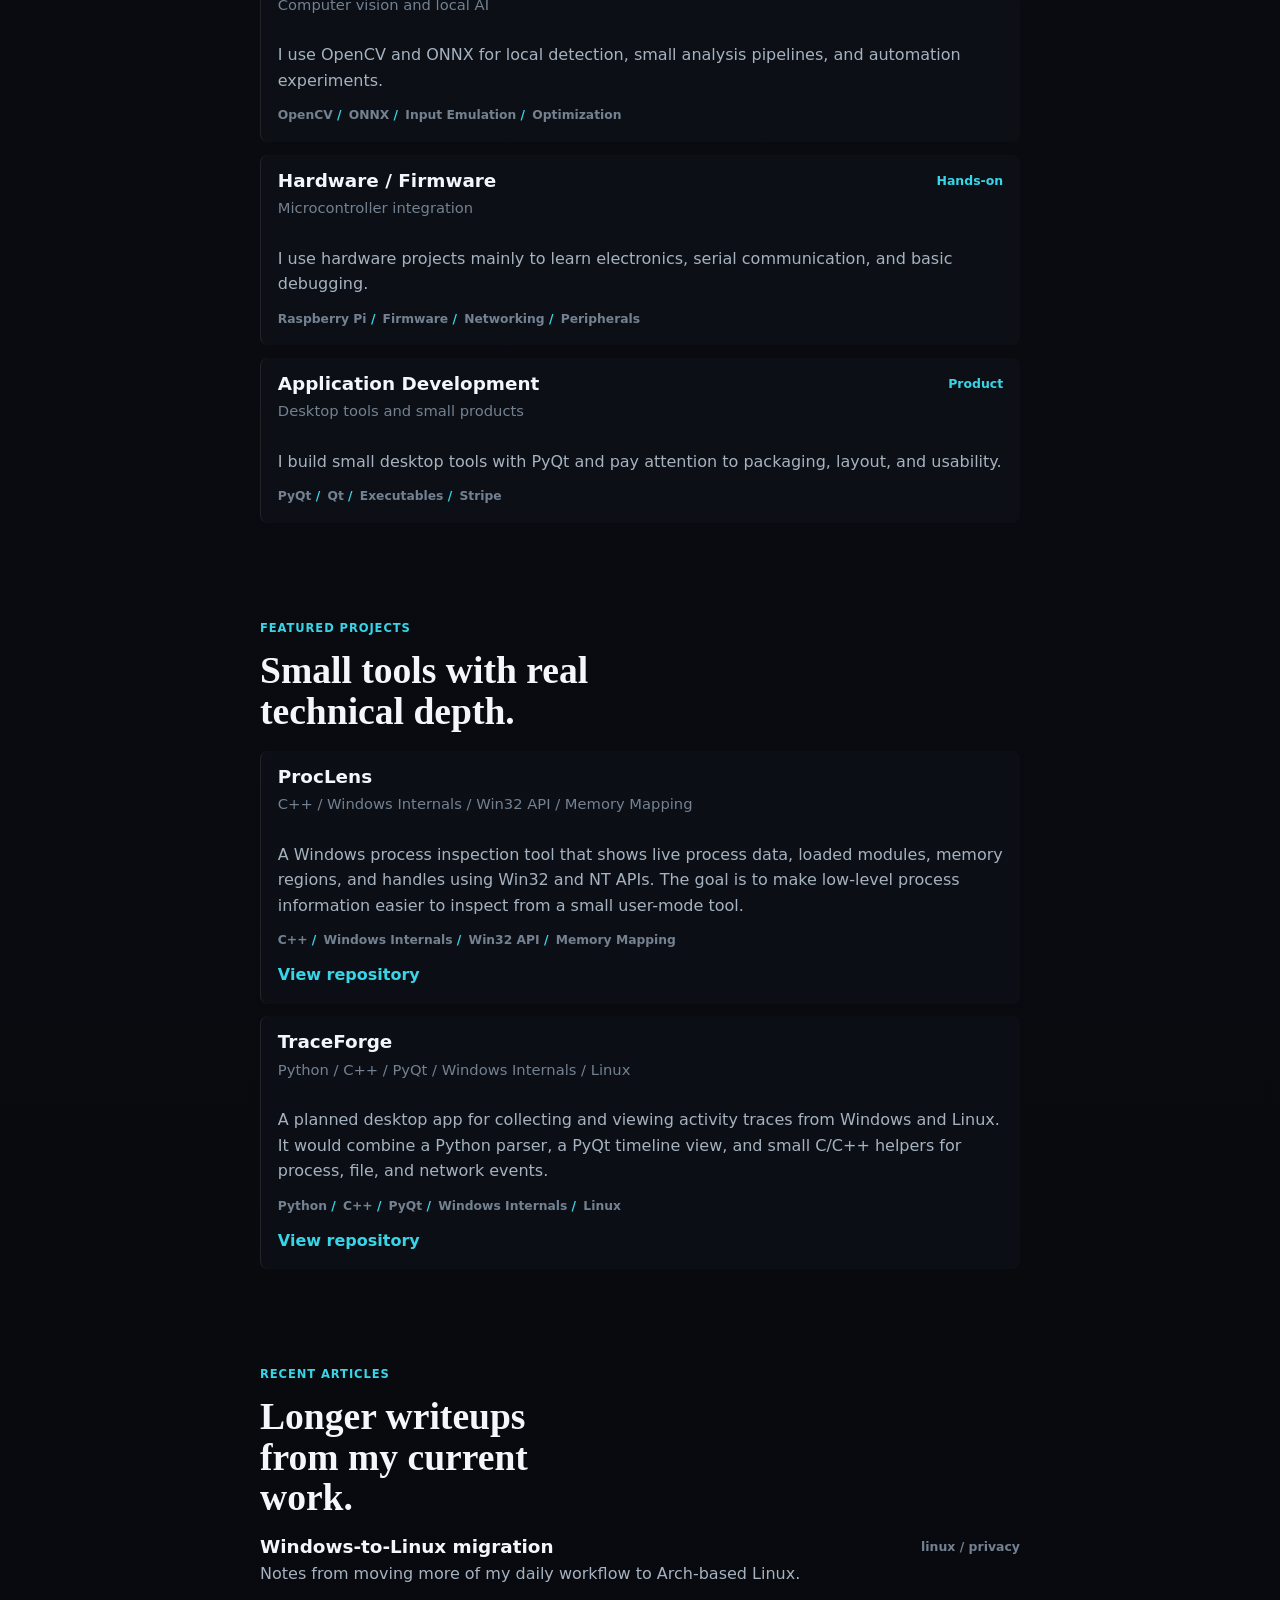
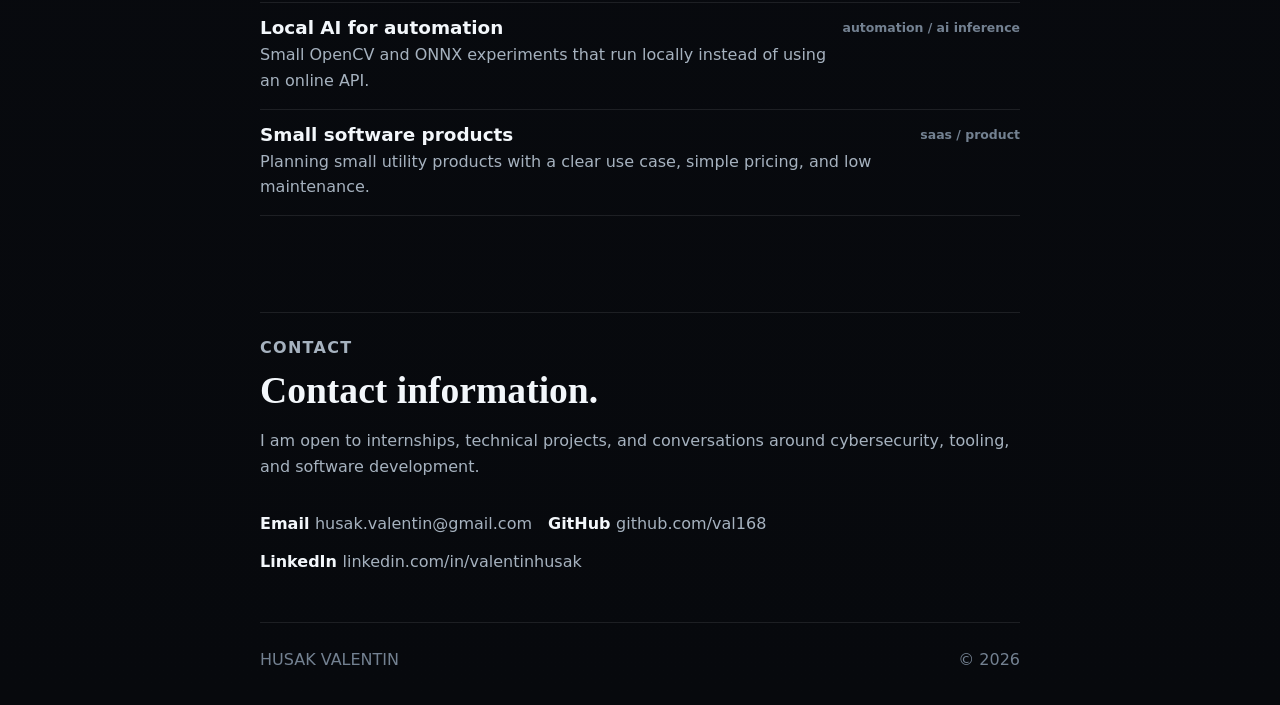
==== commit e638af64: "finishing touches" ====
--- a/index.html
+++ b/index.html
@@ -112,8 +112,8 @@
 
       <section class="section" id="notes">
         <div class="section-heading reveal">
-          <p class="eyebrow">recent notes</p>
-          <h2>What I am exploring now.</h2>
+          <p class="eyebrow">recent articles</p>
+          <h2>Longer writeups from my current work.</h2>
         </div>
         <div class="note-list" id="note-list"></div>
       </section>
--- a/styles.css
+++ b/styles.css
@@ -496,6 +496,12 @@
   gap: 1rem;
   border-bottom: 1px solid var(--line);
   padding-bottom: 0.95rem;
+  transition: border-color 180ms ease, transform 180ms ease;
+}
+
+.note-item:hover {
+  border-color: rgba(56, 213, 232, 0.48);
+  transform: translateX(3px);
 }
 
 .note-item h3 {
@@ -512,6 +518,51 @@
   font-size: 0.78rem;
   font-weight: 700;
   text-align: right;
+}
+
+.article-main {
+  width: min(100% - 2rem, var(--max-width));
+  margin: 0 auto;
+  padding: 3rem 0 4rem;
+}
+
+.article-header {
+  border-bottom: 1px solid var(--line);
+  padding-bottom: 1.4rem;
+}
+
+.article-header h1 {
+  max-width: 14ch;
+  margin-top: 0.6rem;
+}
+
+.article-meta {
+  margin: 1rem 0 0;
+  color: var(--subtle);
+  font-size: 0.88rem;
+  font-weight: 700;
+}
+
+.article-content {
+  display: grid;
+  gap: 1.1rem;
+  padding-top: 1.6rem;
+}
+
+.article-content p {
+  margin: 0;
+  color: var(--muted);
+}
+
+.back-link {
+  display: inline-flex;
+  margin-bottom: 1rem;
+  color: var(--accent);
+  font-weight: 750;
+}
+
+.back-link::before {
+  content: "<- ";
 }
 
 .site-footer {
